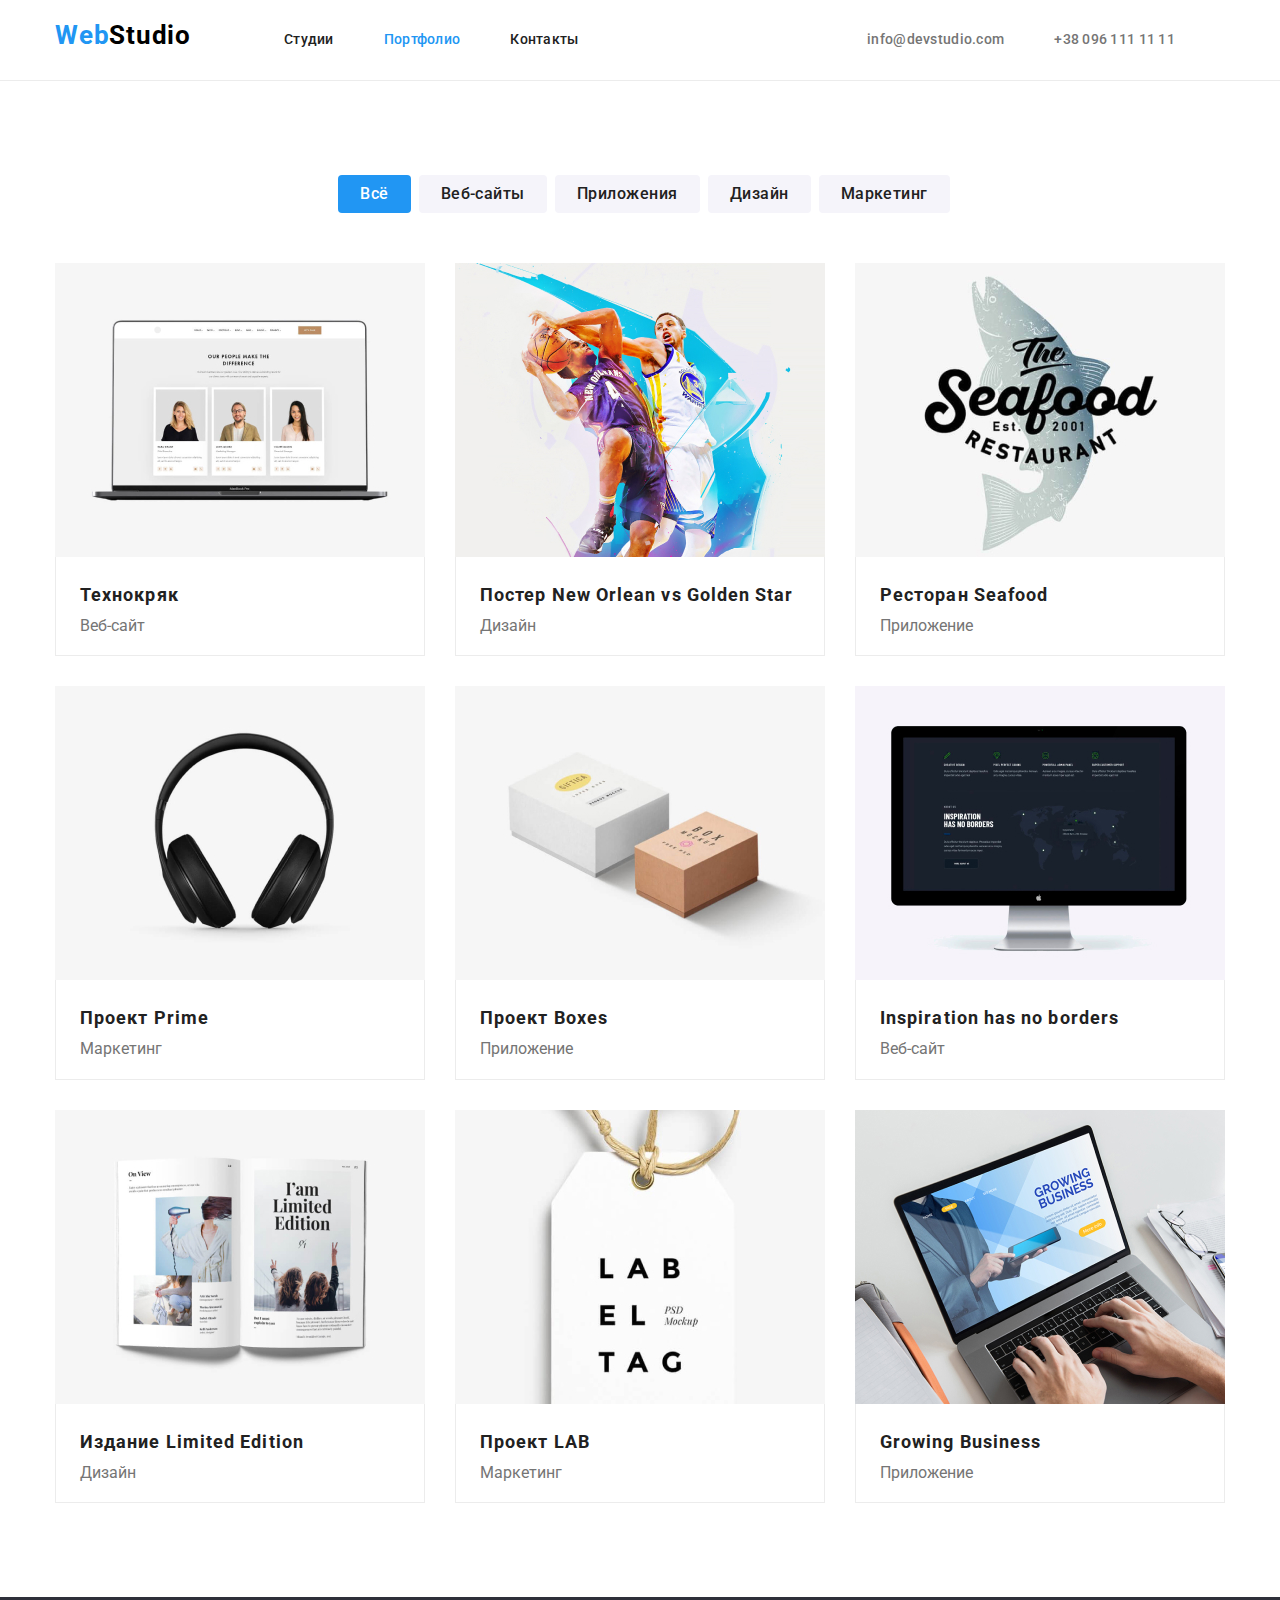
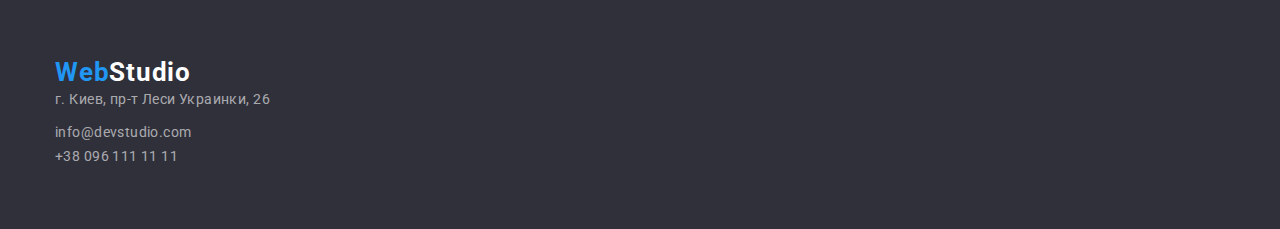
==== portfolio.html @ 5b07ab44 "ind" ====
<!DOCTYPE html>
<html lang="ru">

<head>
    <meta charset="UTF-8">
    <meta http-equiv="X-UA-Compatible" content="IE=edge">
    <meta name="viewport" content="width=device-width, initial-scale=1.0">
    <title>Document</title>

   
    <link rel="preconnect" href="https://fonts.gstatic.com" crossorigin>
    <link
        href="https://fonts.googleapis.com/css2?family=Raleway:wght@700&family=Roboto:wght@400;500;700;900&display=swap"
        rel="stylesheet">
    <link rel="stylesheet" href="https://cdn.jsdelivr.net/npm/modern-normalize@1.1.0/modern-normalize.min.css" />
    <link rel="stylesheet" href="./css/styles.css">
</head>



<body>
    <!--header -->
    <header class="header-border">
    
        <div class="container header-container">
            <a class="title-name link" href="./index.html"> Web<span class="studio-black">Studio</span> </a>
            <nav>
                <ul class="header-options list">
        
                    <li class="header-options-text"><a class="header-options-item link" href="./index.html"> Студии</a>
                    </li>
                    <li class="header-options-text"><a class="header-options-item link current" href="./portfolio.html"> Портфолио</a>
                    </li>
                    <li class="header-options-text"><a class="header-options-item link" href=""> Контакты</a></li>
                </ul>
            </nav>
        
            <ul class="header-options list header-group">
                <li class="header-options-text"><a class="header-options-tel link"
                        href="mailto:info@devstudio.com">info@devstudio.com</a></li>
                <li class="header-options-text"><a class="header-options-tel link" href="tel:+380961111111">+38 096 111 11
                        11</a></li>
            </ul>            
        </div>
        
    </header>

    <!-- main-->
    <main>
        <section class="section">
            <div class="container">  
            <ul class="work-list list">
        <li class="btn-portfolio-class"><button class="btn-portfolio current-btn" type="button">Всё</button></li>
        <li class="btn-portfolio-class"><button class="btn-portfolio" type="button">Веб-сайты</button></li>
        <li class="btn-portfolio-class"><button class="btn-portfolio" type="button">Приложения</button></li>
        <li class="btn-portfolio-class"><button class="btn-portfolio" type="button">Дизайн</button></li>
        <li class="btn-portfolio-class"><button class="btn-portfolio" type="button">Маркетинг</button></li>
        </ul>
         
            <ul class=" work-pic list">
<li class="projects-group" ><img class="projects link" src="./images/img-1.jpg" alt="Технокряк" width="270">
    <div class="projects-text"> <h3 class="projects-head">Технокряк</h3>
    <p class="project-kind">Веб-сайт</p></div>
</li>

<li class="projects-group"><img class="projects link" src="./images/img-2.jpg" alt="Постер" width="270">
    <div class="projects-text"><h3 class="projects-head">Постер New Orlean vs Golden Star</h3>
    <p class="project-kind">Дизайн</p></div>
</li>

<li class="projects-group"><img class="projects link" src="./images/img-3.jpg" alt="Ресторан" width="270">
    <div class="projects-text"><h3 class="projects-head">Ресторан Seafood</h3>
    <p class="project-kind">Приложение</p></div>
</li>


<li class="projects-group"><img class="projects link" src="./images/img-4.jpg" alt="Проект" width="270">
    <div class="projects-text"><h3 class="projects-head">Проект Prime</h3>
    <p class="project-kind">Маркетинг</p></div>
</li>
<li class="projects-group"><img class="link projects" src="./images/img-5.jpg" alt="Boxes" width="270">
    <div class="projects-text"><h3 class="projects-head">Проект Boxes</h3>
    <p class="project-kind">Приложение</p></div>
</li>

<li class="projects-group"><img class="projects link" src="./images/img-6.jpg" alt="Inspiration has no borders" width="270">
    <div class="projects-text"><h3 class="projects-head" lang="en"> Inspiration has no borders</h3>
    <p class="project-kind" >Веб-сайт</p></div>
</li>

<li class="projects-group"><img class="projects link" src="./images/img-7.jpg" alt="Издание Limited Edition" width="270">
    <div class="projects-text"><h3 class="projects-head">Издание Limited Edition</h3>
    <p class="project-kind">Дизайн</p></div>
</li>
<li class="projects-group"><img class="projects link" src="./images/img-8.jpg" alt="LAB" width="270">
    <div class="projects-text"><h3 class="projects-head">Проект LAB</h3>
    <p class="project-kind">Маркетинг</p></div></li>

<li class="projects-group"><img class="projects link" src="./images/img-9.jpg" alt="Growing Business" width="270">
    <div class="projects-text"><h3 class="projects-head" lang="en">Growing Business</h3>
    <p class="project-kind" >Приложение</p></div>
</li>

            </ul>
            </div>
        </section>
    </main>
        <!--footer-->
        <footer class="footer-bcg">
            <div class="container" >
            <a class="footer-name link" href="index.html"> Web<span class="studio-white">Studio</span></a>
        
            <address>
                <ul class="list">
                    <li class="footer-grey link">г. Киев, пр-т Леси Украинки, 26</li>
                    <li><a class="footer-grey link" href="mailto:info@devstudio.com">info@devstudio.com</a></li>
                    <li><a class="footer-grey link" href="tel:+380961111111">+38 096 111 11 11</a></li>
                </ul>
            </address></div>
        </footer>
    </body>
    
    </html>
---- css/styles.css ----
body{
    font-family: roboto, sans-serif ;
    font-style: normal;
    color: #212121;

    
    display:block;
    margin: 0;
}

*
{ box-sizing: border-box;}

h1,h2,h3,p{margin: 0;}


.link{
    text-decoration: none;
}
.list{
    list-style: none;
    margin: 0;
    padding: 0;
}
.studio-black{color: #000000;}
.studio-white{color: #FFFFFF;}

.header-list{
    display: flex;

}

.container{
width: 1200px;
padding-left: 15px;
padding-right: 15px;
margin-left: auto;
margin-right: auto;

}
.header-container{
    display: flex;
    
}
.header-border{
    border-bottom: 1px solid #ececec;
    
}


.wedo{
   
    font-weight: 700;
    font-size: 36px;
    line-height: 1.17;
    text-align: center;
    letter-spacing: 0.03em;
    margin-bottom: 50px;
    color: #212121;
    margin-right: 20px;

    
}
.wedo-team{
    font-weight: 700;
    font-size: 36px;
    line-height: 1.17;
    text-align: center;
    letter-spacing: 0.03em;
    margin-bottom: 50px;
    color: #212121 margin-right: 20px;
}
.wedo-list{
    display:flex;
    margin-right: 50px;
}

.wedo-head{

font-weight: 700;
font-size: 14px;
line-height: 1.14;
letter-spacing: 0.03em;
text-transform: uppercase;



margin-bottom: 5px;

color: #212121;
}
.wedo-text{
    
    font-weight: 400;
    font-size: 14px;
    line-height: 1.71;
    letter-spacing: 0.03em;
    
    color: #757575;
    margin-right: 20px;
    ;

}

.wedo-img{
    margin: -15px;
    width: 355px;
}
.wedo-pic{
    margin: 15px;
}

.wedo-pics{
    padding-bottom: 94px;
}


.title-name{
font-weight: 700;
font-size: 26px;
line-height: 1.19;
letter-spacing: 0.03em;

margin-bottom: 20px;
margin-top: 20px;

color: #2196F3;
margin-right: 93px;

}

.footer-name{
    font-weight: 700;
    font-size: 26px;
    line-height: 1.19;
    letter-spacing: 0.03em;
    margin-top: 20px;
    margin-bottom: 20px;
  
    
    color: #2196F3;
    margin-right: 200px;
    margin-left: 0px;
}

.header-options{
 display: flex;
 margin-left: auto;

}
    
.header-options-item{
 font-weight: 500;
    font-size: 14px;
    line-height: 1.14;
    letter-spacing: 0.02em;
    color: #212121;

 padding: 32px 0;
 display: block;
 
 }

.header-options-tel{

font-weight: 500;
font-size: 14px;
line-height: 1.14;
letter-spacing: 0.02em;
    color: #757575; 
    
    padding: 32px 0px;
    display: block;
}
.header-options-text{
margin-right: 50px;
}

.header-options-item:hover,
.header-options-item:focus,
.header-options-tel:hover,
.header-options-tel:focus,
.footer-white:hover,
.footer-grey:hover,
.footer-white:focus,
.footer-grey:hover{
color:#2196F3;
}

.btn-portfolio:hover,
.btn-portfolio:focus
{
    background-color: #2196F3;
color: #ffffff;}

.main-text{
 
 
font-size: 44px;
line-height: 1.36;
text-align: center;
letter-spacing: 0.06em;
text-transform: uppercase;

color: #FFFFFF;
font-weight: 700px;
max-width: 700px;
 margin: 0 auto;
}
.main-btn{

    font-weight: 700;
    font-size: 16px;
    line-height: 1.88;
    
    letter-spacing: 0.06em;
    
    color: #FFFFFF;
    background-color: #2196F3;
    text-align: center;
    border-radius: 4px;
    

}
.main-bcg {
    background-color: #2F303A;
    text-align: center;
    padding:  200px 0;
   
    
}

.staff-list{
    display:flex;
    margin: -15px;
    
    
}

.staff-name{

font-weight: 500;
font-size: 16px;
line-height: 1.19;
text-align: center;
letter-spacing: 0.03em;
color: #212121;
margin-bottom: 10px;

}

.staff-position{

font-weight: 400;
font-size: 16px;
line-height: 1.19;
text-align: center;
letter-spacing: 0.03em;

color: #757575;

}
.staff-bcg{
    background-color: #F5F4FA;  
    padding: 94px 0; 
}

.staff-text{
    padding-top: 30px;
    padding-bottom: 30px;
}

.staff-group{
    border: 1px solid #DCDBE1;
    margin: 15px;
    background-color: #FFFFFF;
    border-radius:0px 0px 4px 4px;
    box-shadow: 0px 1px 3px rgba(0, 0, 0, 0.12),
    0px 1px 1px rgba(0, 0, 0, 0.14),
    0px 2px 1px rgba(0, 0, 0, 0.2);
}

.projects {
width: 370px;
display: block;

}
.footer-white{

font-weight: 400;
font-size: 14px;
line-height: 1.71;
letter-spacing: 0.03em;
background-color: #2F303A;

color: #FFFFFF;
}
.footer-grey{

font-weight: 400;
font-size: 14px;
line-height: 1.71;
background-color: #2F303A;
letter-spacing: 0.03em;
font-style: normal;
margin-bottom: 9px;

color: rgba(255, 255, 255, 0.6);
    }

.footer-bcg{
    background-color: #2F303A;
  padding: 60px 0;
      
}
.btn{
    font-weight: 700;
    font-size: 16px;
    line-height: 1.88;
    
    letter-spacing: 0.06em;
    background-color: #2196F3;
    color: #FFFFFF;
    padding: 10px 32px;
    margin-top: 20px;
  
    border: none;
}

.btn-portfolio {
    font-family: 'Roboto';
    font-style: normal;
    font-weight: 500;
    font-size: 16px;
    line-height: 1.62;
    padding: 6px 22px;
    letter-spacing: 0.03em;
    color: #212121; 
    
    border: none;
    background-color: #F5F4FA;
    border-radius: 4px;
   
}

.btn-portfolio-class{
   margin-left:8px; 
}

.current{
color: #2196F3;}

.current-btn{
background-color: #2196F3;
color: #FFFFFF;

}
.staff{
    font-weight: 700;
    font-size: 36px;
    line-height: 1.17;
    text-align: center;
    letter-spacing: 0.03em;
    
    color: #212121;
}

.work-list{
    display:flex;
   
    margin-bottom: 50px;
   justify-content: center;
}
.work-pic{
    display:flex;
    margin: -15px;
    flex-wrap: wrap;
}
.project-kind{
    color: #757575;
  
}
.projects-group{
width: calc(100% / 3 - 30px);
margin: 15px;
}
.projects-text{
    padding: 20px 24px;
    border: 1px solid #ececec;
    border-top: none;
}

.projects-head{
    font-family: 'Roboto';
    font-style: normal;
    font-weight: 700;
    font-size: 18px;
    line-height: 36px;
  margin-bottom: 4px;
    letter-spacing: 0.06em;
    
    color: #212121;
}
.section{
     padding: 94px 0;
}
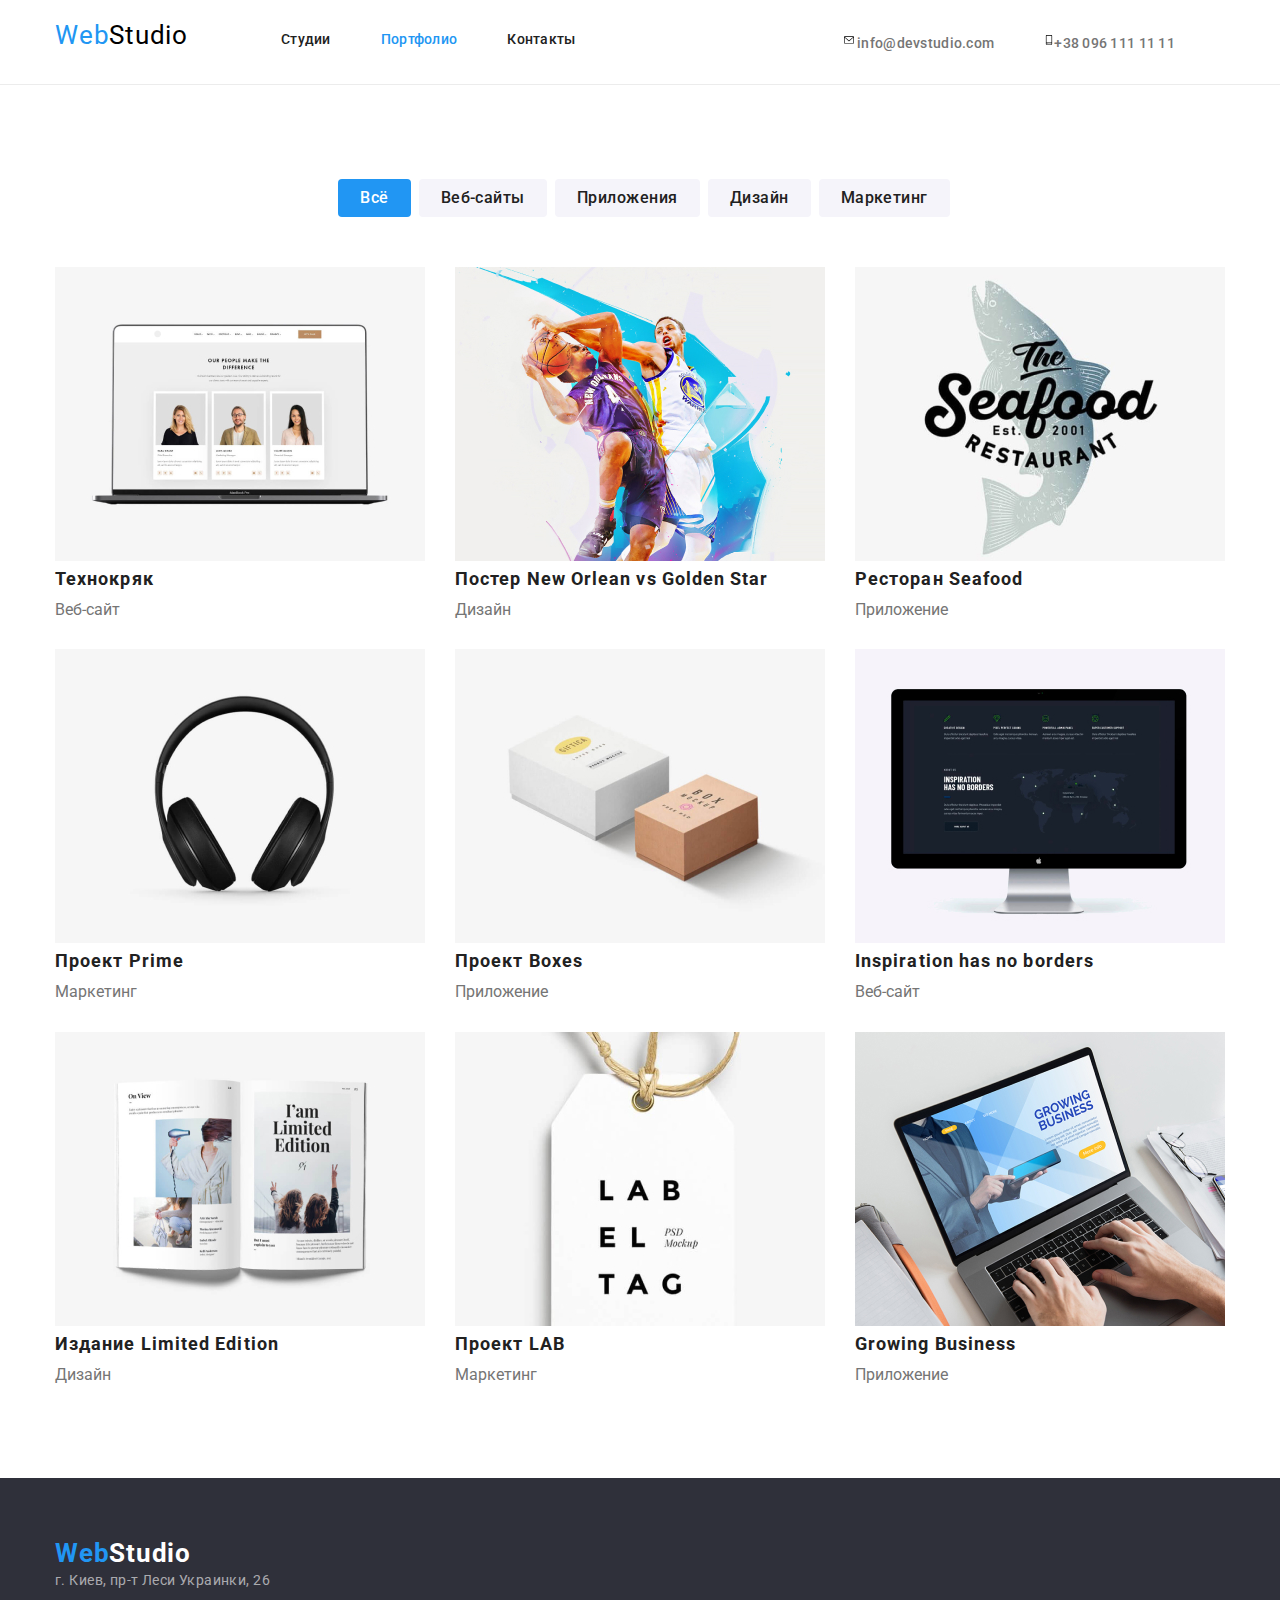
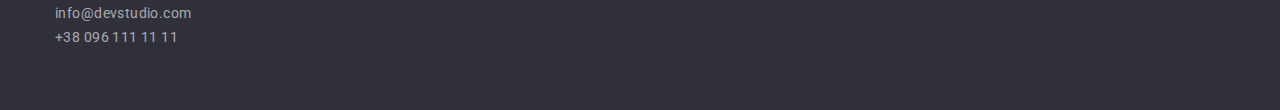
==== commit 37f33bac: "hjkl" ====
--- a/portfolio.html
+++ b/portfolio.html
@@ -36,11 +36,15 @@
             </nav>
         
             <ul class="header-options list header-group">
-                <li class="header-options-text"><a class="header-options-tel link"
-                        href="mailto:info@devstudio.com">info@devstudio.com</a></li>
-                <li class="header-options-text"><a class="header-options-tel link" href="tel:+380961111111">+38 096 111 11
-                        11</a></li>
-            </ul>            
+                <li class="header-options-text"><a class="header-options-tel link" href="mailto:info@devstudio.com"><svg width="10"
+                            height="16">
+                            <use href="./images/icons.svg#icon-envelope"></use>
+                        </svg> info@devstudio.com</a></li>
+                <li class="header-options-text"><a class="header-options-tel link" href="tel:+380961111111">
+                        <svg width="10" height="16">
+                            <use href="./images/icons.svg#icon-smartphone"></use>
+                        </svg>+38 096 111 11 11</a></li>
+            </ul>
         </div>
         
     </header>
--- a/css/styles.css
+++ b/css/styles.css
@@ -116,6 +116,7 @@
 
 
 .title-name{
+    Font: Raleway
 font-weight: 700;
 font-size: 26px;
 line-height: 1.19;
@@ -191,7 +192,10 @@
 .btn-portfolio:focus
 {
     background-color: #2196F3;
-color: #ffffff;}
+    color: #ffffff;
+    box-shadow: 3px 3px 3px rgba(0, 0, 0, 0.12)
+}
+
 
 .main-text{
  
@@ -214,7 +218,7 @@
     line-height: 1.88;
     
     letter-spacing: 0.06em;
-    
+     
     color: #FFFFFF;
     background-color: #2196F3;
     text-align: center;
@@ -223,7 +227,10 @@
 
 }
 .main-bcg {
-    background-color: #2F303A;
+    background-image: url(../images/Img.png) ;
+    background-size: cover;
+    max-width: 1600px;
+    background-color: rgba(47, 48, 58, 0.4);
     text-align: center;
     padding:  200px 0;
    
@@ -256,6 +263,7 @@
 line-height: 1.19;
 text-align: center;
 letter-spacing: 0.03em;
+margin-bottom: 20px;
 
 color: #757575;
 
@@ -352,7 +360,13 @@
 
 .current-btn{
 background-color: #2196F3;
-color: #FFFFFF;
+color: #FFFFFF;}
+
+.current-shadow:hover,
+.current-shadow:focus
+{ 
+    box-shadow: 0px 1px 3px rgba(0, 0, 0, 0.12),
+}
 
 }
 .staff{
@@ -384,6 +398,14 @@
 width: calc(100% / 3 - 30px);
 margin: 15px;
 }
+
+.projects-group:hover,
+.projects-group:focus{
+
+    box-shadow: 3px 3px 3px rgba(0, 0, 0, 0.12)
+}
+
+}
 .projects-text{
     padding: 20px 24px;
     border: 1px solid #ececec;
@@ -403,4 +425,35 @@
 }
 .section{
      padding: 94px 0;
+}
+
+.clients-bcg{
+
+
+}
+.clients-list{
+display: flex;
+margin: 30px;
+
+}
+
+.clients-name{
+    margin: 20px;
+}
+
+.footer-join{
+    font-family: 'Roboto';
+    font-style: normal;
+    font-weight: 700;
+    font-size: 14px;
+    line-height: 16px;
+    letter-spacing: 0.03em;
+    text-transform: uppercase;
+    
+    color: #FFFFFF;
+
+}
+
+.footer-social{
+    display: flex;
 }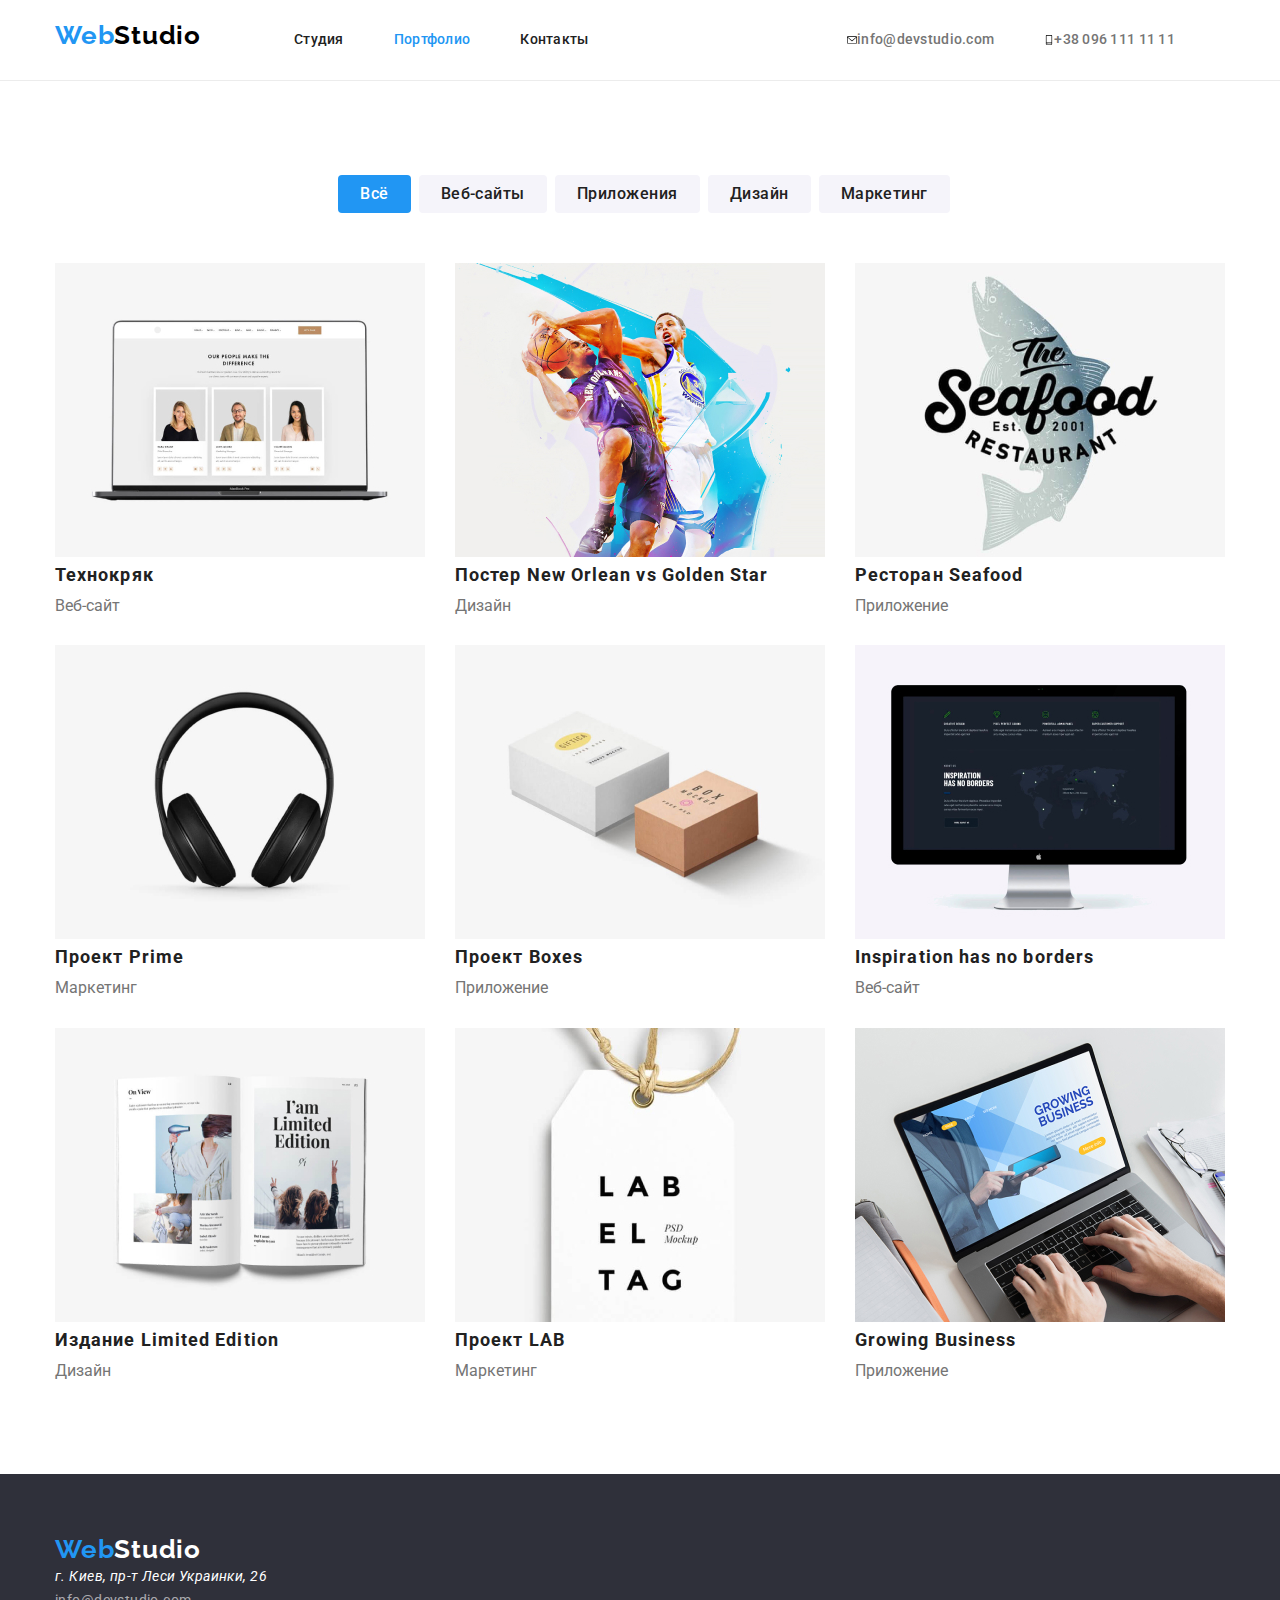
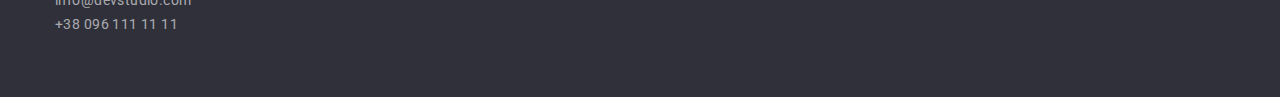
==== commit f533ac88: "cvbm" ====
--- a/portfolio.html
+++ b/portfolio.html
@@ -27,7 +27,7 @@
             <nav>
                 <ul class="header-options list">
         
-                    <li class="header-options-text"><a class="header-options-item link" href="./index.html"> Студии</a>
+                    <li class="header-options-text"><a class="header-options-item link" href="./index.html"> Студия</a>
                     </li>
                     <li class="header-options-text"><a class="header-options-item link current" href="./portfolio.html"> Портфолио</a>
                     </li>
@@ -116,11 +116,12 @@
         
             <address>
                 <ul class="list">
-                    <li class="footer-grey link">г. Киев, пр-т Леси Украинки, 26</li>
+                    <li class="footer-white link">г. Киев, пр-т Леси Украинки, 26</li>
                     <li><a class="footer-grey link" href="mailto:info@devstudio.com">info@devstudio.com</a></li>
                     <li><a class="footer-grey link" href="tel:+380961111111">+38 096 111 11 11</a></li>
                 </ul>
-            </address></div>
+            </address>
+        </div>
         </footer>
     </body>
     
--- a/css/styles.css
+++ b/css/styles.css
@@ -47,7 +47,6 @@
     
 }
 
-
 .wedo{
    
     font-weight: 700;
@@ -107,16 +106,28 @@
     width: 355px;
 }
 .wedo-pic{
-    margin: 15px;
+    margin: 15px; 
 }
 
 .wedo-pics{
     padding-bottom: 94px;
 }
-
+.wedo-icon{
+    justify-content: center;
+    align-items: center;
+    margin-left: 102px;
+    margin-bottom: 25px;
+    background-color: #F5F4FA;
+
+}
+
+.wedo-pic{
+    background-color: #F5F4FA;
+
+}
 
 .title-name{
-    Font: Raleway
+Font-family: Raleway;
 font-weight: 700;
 font-size: 26px;
 line-height: 1.19;
@@ -131,6 +142,7 @@
 }
 
 .footer-name{
+    font-family: raleway;
     font-weight: 700;
     font-size: 26px;
     line-height: 1.19;
@@ -147,7 +159,7 @@
 .header-options{
  display: flex;
  margin-left: auto;
-
+align-items: center;
 }
     
 .header-options-item{
@@ -171,7 +183,9 @@
     color: #757575; 
     
     padding: 32px 0px;
-    display: block;
+display: flex;
+margin-left: auto;
+align-items: center;
 }
 .header-options-text{
 margin-right: 50px;
@@ -186,6 +200,7 @@
 .footer-white:focus,
 .footer-grey:hover{
 color:#2196F3;
+fill: #2196F3;
 }
 
 .btn-portfolio:hover,
@@ -227,7 +242,7 @@
 
 }
 .main-bcg {
-    background-image: url(../images/Img.png) ;
+    background-image: url(../images/Img\ Overlay.png), url(../images/Img.png) ;
     background-size: cover;
     max-width: 1600px;
     background-color: rgba(47, 48, 58, 0.4);
@@ -288,6 +303,39 @@
     0px 2px 1px rgba(0, 0, 0, 0.2);
 }
 
+.staff-social{
+    display: flex;
+    justify-content: center;
+}
+.social-media-item{
+    
+   
+    
+}
+
+.social-media-item:hover .social-media-link,
+.social-media-item:focus .social-media-link{
+fill:#FFFFFF;
+background-color: #2196F3;
+}
+
+.social-media-link{
+    fill: #AFB1B8;
+    weight: 44px;
+    height: 44px;
+    display: flex;
+    align-items: center;
+    justify-content: center;
+    margin-right: 10px;
+    background-color: #ffffff;
+    border-radius: 50%;
+    
+}
+.footer-social{
+    fill: #fdfefe;
+
+}
+
 .projects {
 width: 370px;
 display: block;
@@ -300,6 +348,7 @@
 line-height: 1.71;
 letter-spacing: 0.03em;
 background-color: #2F303A;
+text-transform: none;
 
 color: #FFFFFF;
 }
@@ -312,6 +361,7 @@
 letter-spacing: 0.03em;
 font-style: normal;
 margin-bottom: 9px;
+text-transform: none;
 
 color: rgba(255, 255, 255, 0.6);
     }
@@ -427,33 +477,65 @@
      padding: 94px 0;
 }
 
-.clients-bcg{
-
 
 }
 .clients-list{
 display: flex;
-margin: 30px;
-
-}
-
-.clients-name{
+
+}
+
+.clients-icon{
+display:flex;
+width: 170px;
+height: 92px;
+border: 1px solid #AFB1B8;
+margin: 20px;
+fill: #E5E5E5;}
+
+.clients-icon-list {
+    display: flex;
+    width: 170px;
+    height: 92px;
+    border: 1px solid #AFB1B8;
     margin: 20px;
+    fill: #E5E5E5;}
+
+
+.clients-name {
+    
+    margin: 20px;
+    font-weight: 700;
+    font-size: 36px;
+    line-height: 1.17;
+    text-align: center;
+    letter-spacing: 0.03em;
+    margin-bottom: 50px;
+    color: #212121; 
+    }
 }
 
 .footer-join{
-    font-family: 'Roboto';
-    font-style: normal;
+  
     font-weight: 700;
     font-size: 14px;
     line-height: 16px;
     letter-spacing: 0.03em;
     text-transform: uppercase;
-    
     color: #FFFFFF;
 
 }
 
 .footer-social{
-    display: flex;
-}+  display: flex;
+  width: 44px;
+  height: 44px;
+  border-radius: 50%;
+  background-color: #44454e ;
+text-transform: uppercase;
+color: #FFFFFF;
+}
+
+.footer-social:hover ,
+.footer-social:focus  {
+    fill: #FFFFFF;
+    background-color: #2196F3;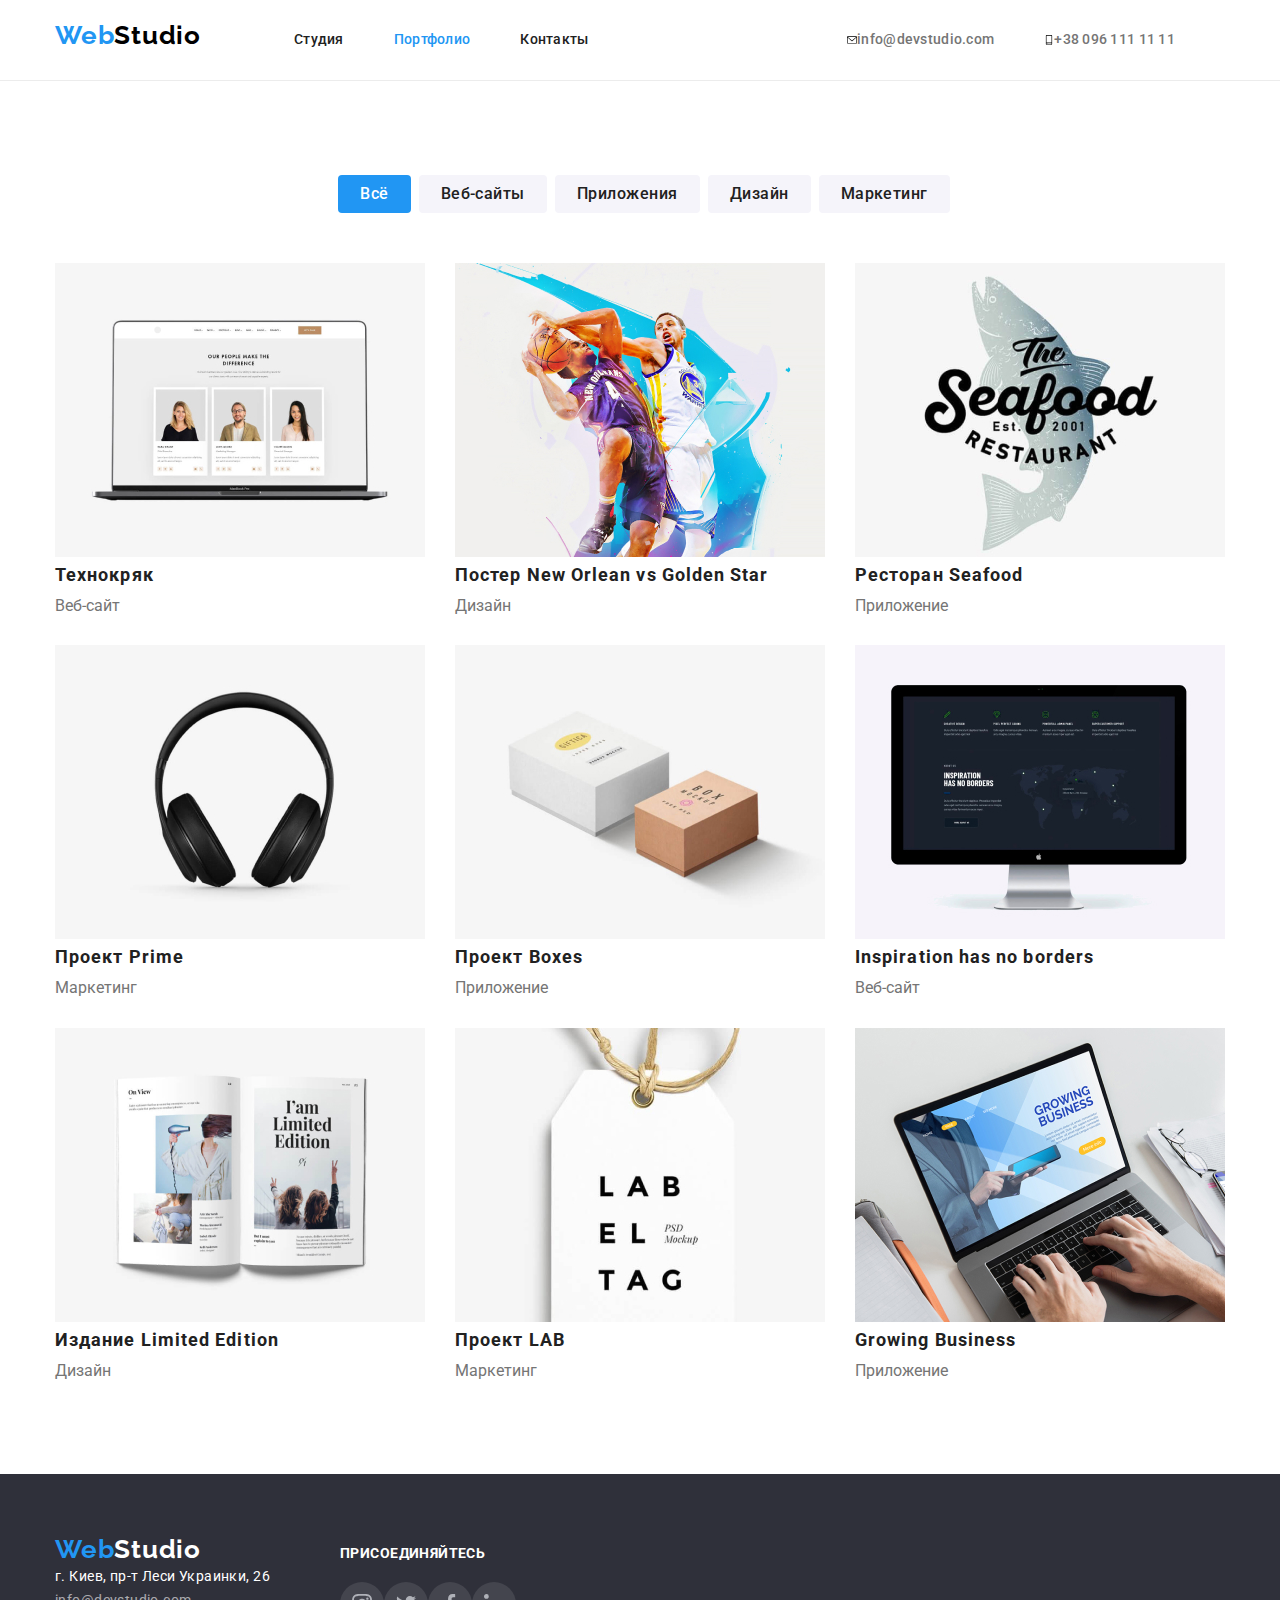
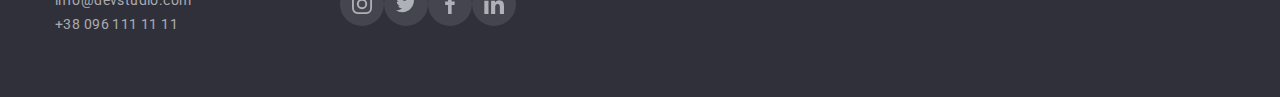
==== commit 12737ace: "port footer" ====
--- a/portfolio.html
+++ b/portfolio.html
@@ -111,17 +111,58 @@
     </main>
         <!--footer-->
         <footer class="footer-bcg">
-            <div class="container" >
-            <a class="footer-name link" href="index.html"> Web<span class="studio-white">Studio</span></a>
+            <div class="footer-container">
+                <div class="footer-list">
+                    <a class="footer-name link" href="index.html"> Web<span class="studio-white">Studio</span></a>
         
-            <address>
-                <ul class="list">
-                    <li class="footer-white link">г. Киев, пр-т Леси Украинки, 26</li>
-                    <li><a class="footer-grey link" href="mailto:info@devstudio.com">info@devstudio.com</a></li>
-                    <li><a class="footer-grey link" href="tel:+380961111111">+38 096 111 11 11</a></li>
-                </ul>
-            </address>
-        </div>
+        
+                    <ul class="list">
+                        <li class="footer-white link"><a class="footer-white link" href="https://goo.gl/maps/7HZzm9QdchbtxohQ8"
+                                target="_blank" rel="noopener nofollow noreferrer">г. Киев,
+                                пр-т Леси Украинки, 26</a></li>
+                        <li><a class="footer-grey link" href="mailto:info@devstudio.com">info@devstudio.com</a></li>
+                        <li><a class="footer-grey link" href="tel:+380961111111">+38 096 111 11 11</a></li>
+                    </ul>
+                </div>
+        
+                <div class="subscribe">
+                    <p class="subscribe-title">присоединяйтесь</p>
+                    <ul class="social-media list">
+                        <li class="social-media-item">
+                            <a class="social-media-link link" href="" target="_blank" rel="noopener noreferer"
+                                aria-label="instagram">
+                                <svg class="social-media-icon" width="20" height="20">
+                                    <use href="./images/icons.svg#icon-instagram"></use>
+                                </svg>
+                            </a>
+                        </li>
+                        <li class="social-media-item">
+                            <a class="social-media-link link" href="" target="_blank" rel="noopener noreferer"
+                                aria-label="instagram">
+                                <svg class="social-media-icon" width="20" height="20">
+                                    <use href="./images/icons.svg#icon-twitter"></use>
+                                </svg>
+                            </a>
+                        </li>
+                        <li class="social-media-item">
+                            <a class="social-media-link link" href="" target="_blank" rel="noopener noreferer"
+                                aria-label="instagram">
+                                <svg class="social-media-icon" width="20" height="20">
+                                    <use href="./images/icons.svg#icon-facebook"></use>
+                                </svg>
+                            </a>
+                        </li>
+                        <li class="social-media-item">
+                            <a class="social-media-link link" href="" target="_blank" rel="noopener noreferer"
+                                aria-label="instagram">
+                                <svg class="social-media-icon" width="20" height="20">
+                                    <use href="./images/icons.svg#icon-linkedin"></use>
+                                </svg>
+                            </a>
+                        </li>
+                    </ul>
+                </div>
+            </div>
         </footer>
     </body>
     
--- a/css/styles.css
+++ b/css/styles.css
@@ -36,8 +36,18 @@
 padding-right: 15px;
 margin-left: auto;
 margin-right: auto;
-
-}
+}
+
+.footer-container{
+    width: 1200px;
+    padding-left: 15px;
+    padding-right: 15px;
+    margin-left: auto;
+    margin-right: auto;
+    display: flex;
+    align-items: baseline;
+}
+
 .header-container{
     display: flex;
     
@@ -111,8 +121,10 @@
 
 .wedo-pics{
     padding-bottom: 94px;
+    
 }
 .wedo-icon{
+    display: flex;
     justify-content: center;
     align-items: center;
     margin-left: 102px;
@@ -152,7 +164,7 @@
   
     
     color: #2196F3;
-    margin-right: 200px;
+    
     margin-left: 0px;
 }
 
@@ -307,10 +319,14 @@
     display: flex;
     justify-content: center;
 }
+.social-media{
+    display: flex;
+   justify-content: center ;
+    
+}
 .social-media-item{
-    
-   
-    
+    width: 44px;
+    height: 44px;
 }
 
 .social-media-item:hover .social-media-link,
@@ -321,15 +337,16 @@
 
 .social-media-link{
     fill: #AFB1B8;
-    weight: 44px;
-    height: 44px;
-    display: flex;
+    display: flex;
+    width: 100%;
+    height: 100%;
+    border-radius: 50%;
     align-items: center;
     justify-content: center;
-    margin-right: 10px;
-    background-color: #ffffff;
-    border-radius: 50%;
-    
+    
+}
+.social-media-icon{
+    fill: #AFB1B8;
 }
 .footer-social{
     fill: #fdfefe;
@@ -366,9 +383,13 @@
 color: rgba(255, 255, 255, 0.6);
     }
 
+    .footer-list{
+  margin-right: 70px;
+    }
 .footer-bcg{
     background-color: #2F303A;
   padding: 60px 0;
+  display: flex;
       
 }
 .btn{
@@ -477,12 +498,20 @@
      padding: 94px 0;
 }
 
-
-}
+.clients-link:hover,
+.clients-link:focus{
+    color: #2196F3;
+    border-color: #2196F3;
+}
+
 .clients-list{
 display: flex;
 
 }
+
+.clients-item {
+    width: 170px;
+    height: 92px;}
 
 .clients-icon{
 display:flex;
@@ -512,30 +541,80 @@
     margin-bottom: 50px;
     color: #212121; 
     }
-}
+.clients-list {
+    display: flex;
+    justify-content: center;
 
 .footer-join{
+   margin-left: 70px;}
   
-    font-weight: 700;
-    font-size: 14px;
-    line-height: 16px;
-    letter-spacing: 0.03em;
-    text-transform: uppercase;
-    color: #FFFFFF;
+}
+
+.footer .container{
+  
+  display: flex;
+}
+
+.footer-join-item{
+margin-top: 12px;
+margin-bottom: 20px;
+
+font-weight: 700;
+font-size: 14px;
+line-height: 1.14;
+letter-spacing: 0.03em;
+text-transform: uppercase;
+color: #ffffff ;
 
 }
 
 .footer-social{
-  display: flex;
-  width: 44px;
-  height: 44px;
-  border-radius: 50%;
-  background-color: #44454e ;
-text-transform: uppercase;
-color: #FFFFFF;
+display: flex;
+justify-content: center;
 }
 
 .footer-social:hover ,
 .footer-social:focus  {
     fill: #FFFFFF;
-    background-color: #2196F3;+    background-color: #2196F3;}
+
+
+.subscribe-title{
+margin-top: 12px;
+margin-bottom: 20px;
+
+font-weight: 700;
+font-size: 14px;
+line-height: 1.14;
+letter-spacing: 0.03em;
+text-transform: uppercase;
+color:#fff;
+}
+}
+.social-media{
+display: flex;
+justify-content: center;
+}
+.social-media-item{
+width: 44px;
+height: 44px;
+}
+.social-media-link{
+display: flex;
+width: 100%;
+height: 100%;
+border-radius: 50%;
+align-items: center;
+justify-content: center;
+color: #ffffff;
+background: rgba(255, 255, 255, 0.1);;
+
+}
+.social-media-icon{
+fill: #AFB1B8;
+
+}
+.social-media-link:focus .social-media-icon,
+.social-media-link:hover .social-media-icon {
+    fill: #FFFFFF;
+   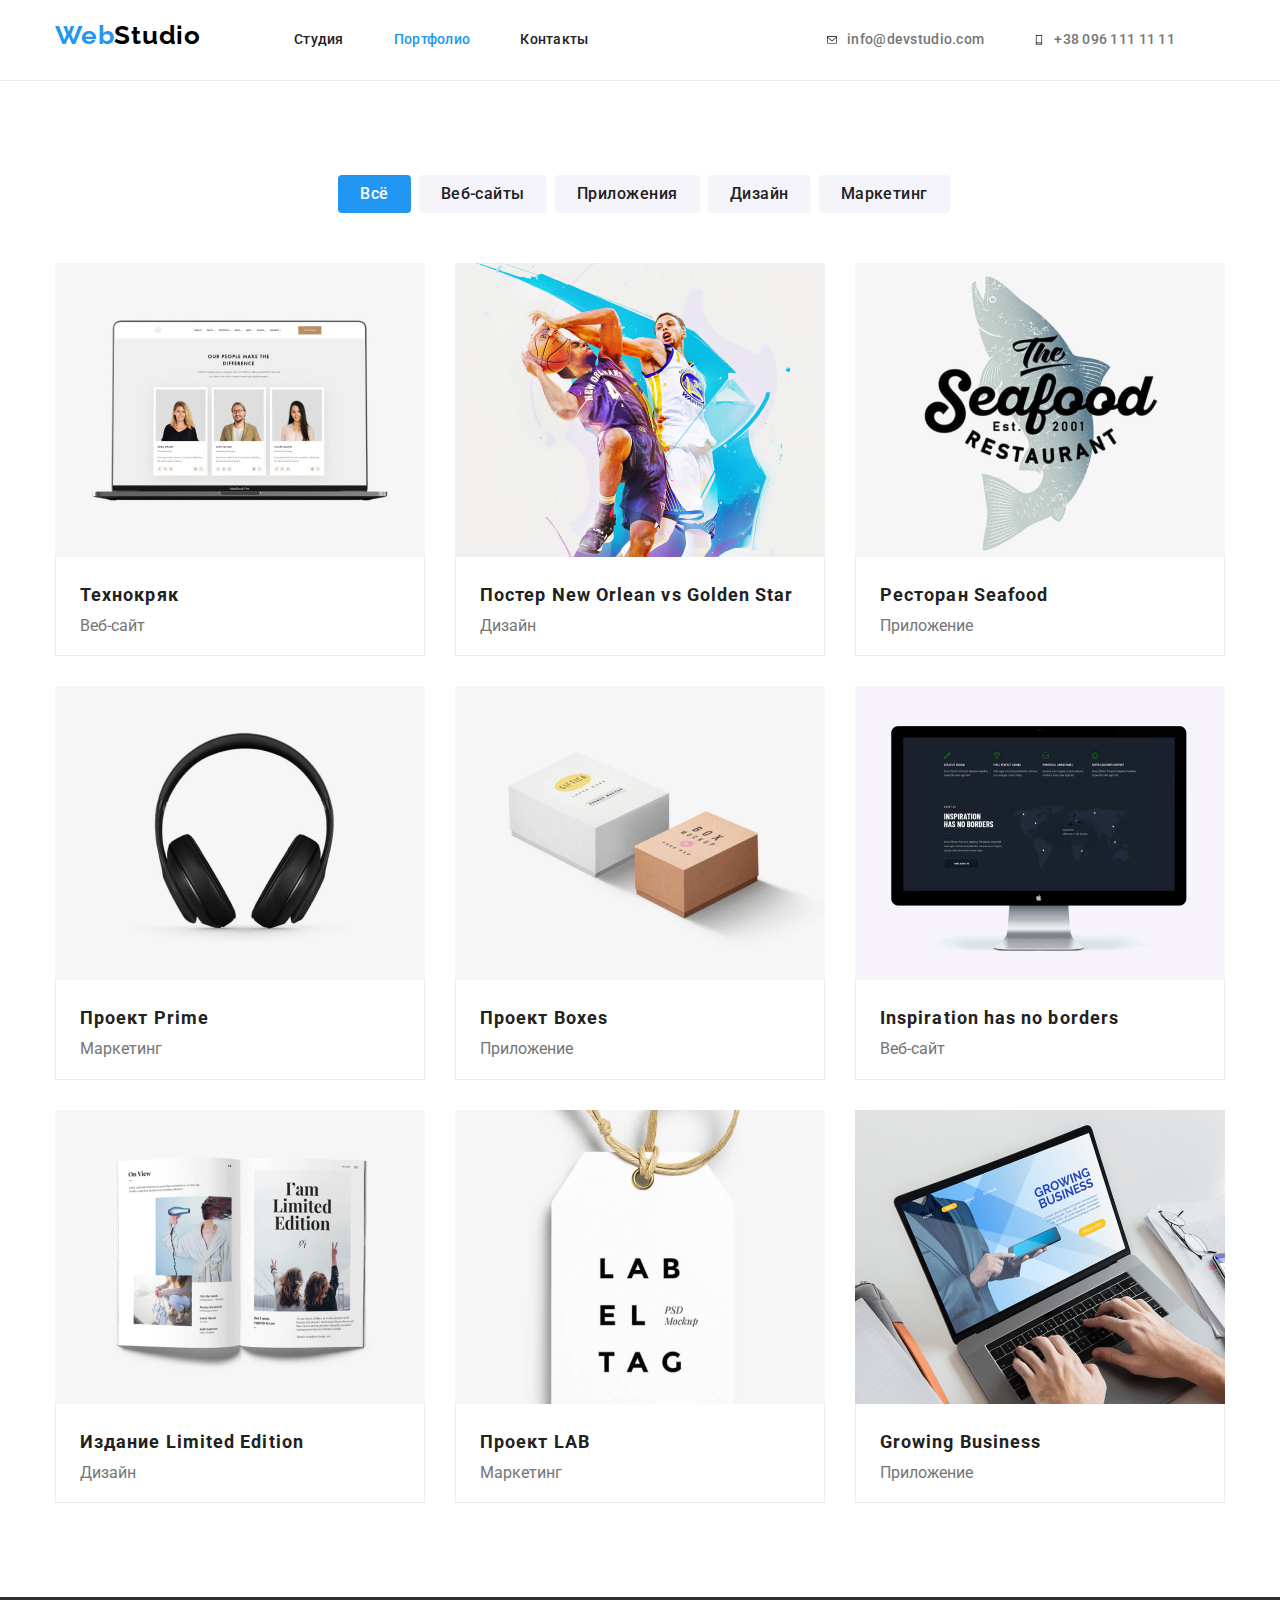
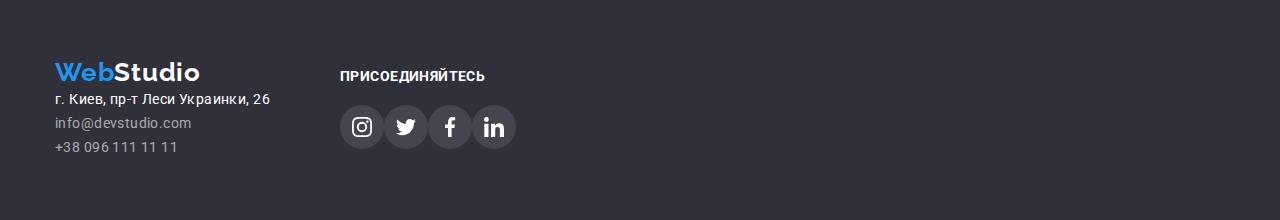
==== commit 0300f4f1: "ment" ====
--- a/portfolio.html
+++ b/portfolio.html
@@ -36,12 +36,12 @@
             </nav>
         
             <ul class="header-options list header-group">
-                <li class="header-options-text"><a class="header-options-tel link" href="mailto:info@devstudio.com"><svg width="10"
+                <li class="header-options-text"><a class="header-options-tel link" href="mailto:info@devstudio.com"><svg class="header-icon" width="10"
                             height="16">
                             <use href="./images/icons.svg#icon-envelope"></use>
                         </svg> info@devstudio.com</a></li>
                 <li class="header-options-text"><a class="header-options-tel link" href="tel:+380961111111">
-                        <svg width="10" height="16">
+                        <svg class="header-icon" width="10" height="16">
                             <use href="./images/icons.svg#icon-smartphone"></use>
                         </svg>+38 096 111 11 11</a></li>
             </ul>
@@ -129,40 +129,36 @@
                     <p class="subscribe-title">присоединяйтесь</p>
                     <ul class="social-media list">
                         <li class="social-media-item">
-                            <a class="social-media-link link" href="" target="_blank" rel="noopener noreferer"
-                                aria-label="instagram">
-                                <svg class="social-media-icon" width="20" height="20">
+                            <a class="social-media-link link" href="" target="_blank" rel="noopener noreferer" aria-label="instagram">
+                                <svg class="social-media-icon-footer" width="20" height="20">
                                     <use href="./images/icons.svg#icon-instagram"></use>
                                 </svg>
                             </a>
                         </li>
                         <li class="social-media-item">
-                            <a class="social-media-link link" href="" target="_blank" rel="noopener noreferer"
-                                aria-label="instagram">
-                                <svg class="social-media-icon" width="20" height="20">
+                            <a class="social-media-link link" href="" target="_blank" rel="noopener noreferer" aria-label="instagram">
+                                <svg class="social-media-icon-footer" width="20" height="20">
                                     <use href="./images/icons.svg#icon-twitter"></use>
                                 </svg>
                             </a>
                         </li>
                         <li class="social-media-item">
-                            <a class="social-media-link link" href="" target="_blank" rel="noopener noreferer"
-                                aria-label="instagram">
-                                <svg class="social-media-icon" width="20" height="20">
+                            <a class="social-media-link link" href="" target="_blank" rel="noopener noreferer" aria-label="instagram">
+                                <svg class="social-media-icon-footer" width="20" height="20">
                                     <use href="./images/icons.svg#icon-facebook"></use>
                                 </svg>
                             </a>
                         </li>
                         <li class="social-media-item">
-                            <a class="social-media-link link" href="" target="_blank" rel="noopener noreferer"
-                                aria-label="instagram">
-                                <svg class="social-media-icon" width="20" height="20">
+                            <a class="social-media-link link" href="" target="_blank" rel="noopener noreferer" aria-label="instagram">
+                                <svg class="social-media-icon-footer" width="20" height="20">
                                     <use href="./images/icons.svg#icon-linkedin"></use>
                                 </svg>
                             </a>
                         </li>
                     </ul>
                 </div>
-            </div>
+                </div>
         </footer>
     </body>
     
--- a/css/styles.css
+++ b/css/styles.css
@@ -77,8 +77,10 @@
     text-align: center;
     letter-spacing: 0.03em;
     margin-bottom: 50px;
-    color: #212121 margin-right: 20px;
-}
+    color: #212121; 
+    margin-right: 20px;
+}
+
 .wedo-list{
     display:flex;
     margin-right: 50px;
@@ -91,8 +93,7 @@
 line-height: 1.14;
 letter-spacing: 0.03em;
 text-transform: uppercase;
-
-
+margin-top: 20px;
 
 margin-bottom: 5px;
 
@@ -115,9 +116,7 @@
     margin: -15px;
     width: 355px;
 }
-.wedo-pic{
-    margin: 15px; 
-}
+
 
 .wedo-pics{
     padding-bottom: 94px;
@@ -127,15 +126,21 @@
     display: flex;
     justify-content: center;
     align-items: center;
-    margin-left: 102px;
-    margin-bottom: 25px;
     background-color: #F5F4FA;
 
 }
 
 .wedo-pic{
     background-color: #F5F4FA;
-
+height: 120px;
+display: flex;
+justify-content: center;
+align-items: center;
+
+}
+
+.wedo-pic:not(:last-child){
+margin-right: 30px;
 }
 
 .title-name{
@@ -144,10 +149,8 @@
 font-size: 26px;
 line-height: 1.19;
 letter-spacing: 0.03em;
-
 margin-bottom: 20px;
 margin-top: 20px;
-
 color: #2196F3;
 margin-right: 93px;
 
@@ -161,8 +164,6 @@
     letter-spacing: 0.03em;
     margin-top: 20px;
     margin-bottom: 20px;
-  
-    
     color: #2196F3;
     
     margin-left: 0px;
@@ -201,6 +202,10 @@
 }
 .header-options-text{
 margin-right: 50px;
+}
+
+.header-icon{
+    margin-right: 10px;
 }
 
 .header-options-item:hover,
@@ -327,6 +332,7 @@
 .social-media-item{
     width: 44px;
     height: 44px;
+    margin-bottom: 10px;
 }
 
 .social-media-item:hover .social-media-link,
@@ -335,7 +341,7 @@
 background-color: #2196F3;
 }
 
-.social-media-link{
+.social-media-link:not(:last-child){
     fill: #AFB1B8;
     display: flex;
     width: 100%;
@@ -343,11 +349,10 @@
     border-radius: 50%;
     align-items: center;
     justify-content: center;
-    
-}
-.social-media-icon{
-    fill: #AFB1B8;
-}
+    margin-right: 10px;
+}
+
+
 .footer-social{
     fill: #fdfefe;
 
@@ -385,6 +390,7 @@
 
     .footer-list{
   margin-right: 70px;
+  
     }
 .footer-bcg{
     background-color: #2F303A;
@@ -476,7 +482,7 @@
     box-shadow: 3px 3px 3px rgba(0, 0, 0, 0.12)
 }
 
-}
+
 .projects-text{
     padding: 20px 24px;
     border: 1px solid #ececec;
@@ -497,10 +503,17 @@
 .section{
      padding: 94px 0;
 }
-
-.clients-link:hover,
-.clients-link:focus{
-    color: #2196F3;
+.clients-link{
+    width: 100%;
+    height: 100%;
+    display: flex;
+    justify-content: center;
+    align-items: center;
+}
+
+.clients-icon:hover,
+.clients-icon:focus{
+    fill: #2196F3;
     border-color: #2196F3;
 }
 
@@ -510,15 +523,17 @@
 }
 
 .clients-item {
-    width: 170px;
-    height: 92px;}
+    
+    height: 92px;
+    width: calc(100% / 6 - 30px);
+}
 
 .clients-icon{
 display:flex;
-width: 170px;
-height: 92px;
+width: 106px;
+height: 60px;
 border: 1px solid #AFB1B8;
-margin: 20px;
+
 fill: #E5E5E5;}
 
 .clients-icon-list {
@@ -532,7 +547,7 @@
 
 .clients-name {
     
-    margin: 20px;
+
     font-weight: 700;
     font-size: 36px;
     line-height: 1.17;
@@ -543,13 +558,16 @@
     }
 .clients-list {
     display: flex;
-    justify-content: center;
+    justify-content: center;}
 
 .footer-join{
    margin-left: 70px;}
   
-}
-
+
+.clients-bcg{
+padding: 94px 0;
+
+}
 .footer .container{
   
   display: flex;
@@ -589,7 +607,7 @@
 letter-spacing: 0.03em;
 text-transform: uppercase;
 color:#fff;
-}
+
 }
 .social-media{
 display: flex;
@@ -598,6 +616,10 @@
 .social-media-item{
 width: 44px;
 height: 44px;
+margin-bottom: 10px;}
+
+.social-media-item:not(:last-child) { 
+    margin-bottom: 10px;
 }
 .social-media-link{
 display: flex;
@@ -607,14 +629,21 @@
 align-items: center;
 justify-content: center;
 color: #ffffff;
-background: rgba(255, 255, 255, 0.1);;
+background: rgba(255, 255, 255, 0.1);
+
 
 }
 .social-media-icon{
 fill: #AFB1B8;
-
-}
+padding-right: 20px;}
+
+
+.social-media-icon-footer{
+fill: #ffffff;
+
+}
+
 .social-media-link:focus .social-media-icon,
 .social-media-link:hover .social-media-icon {
-    fill: #FFFFFF;
+    fill: #FFFFFF;}
    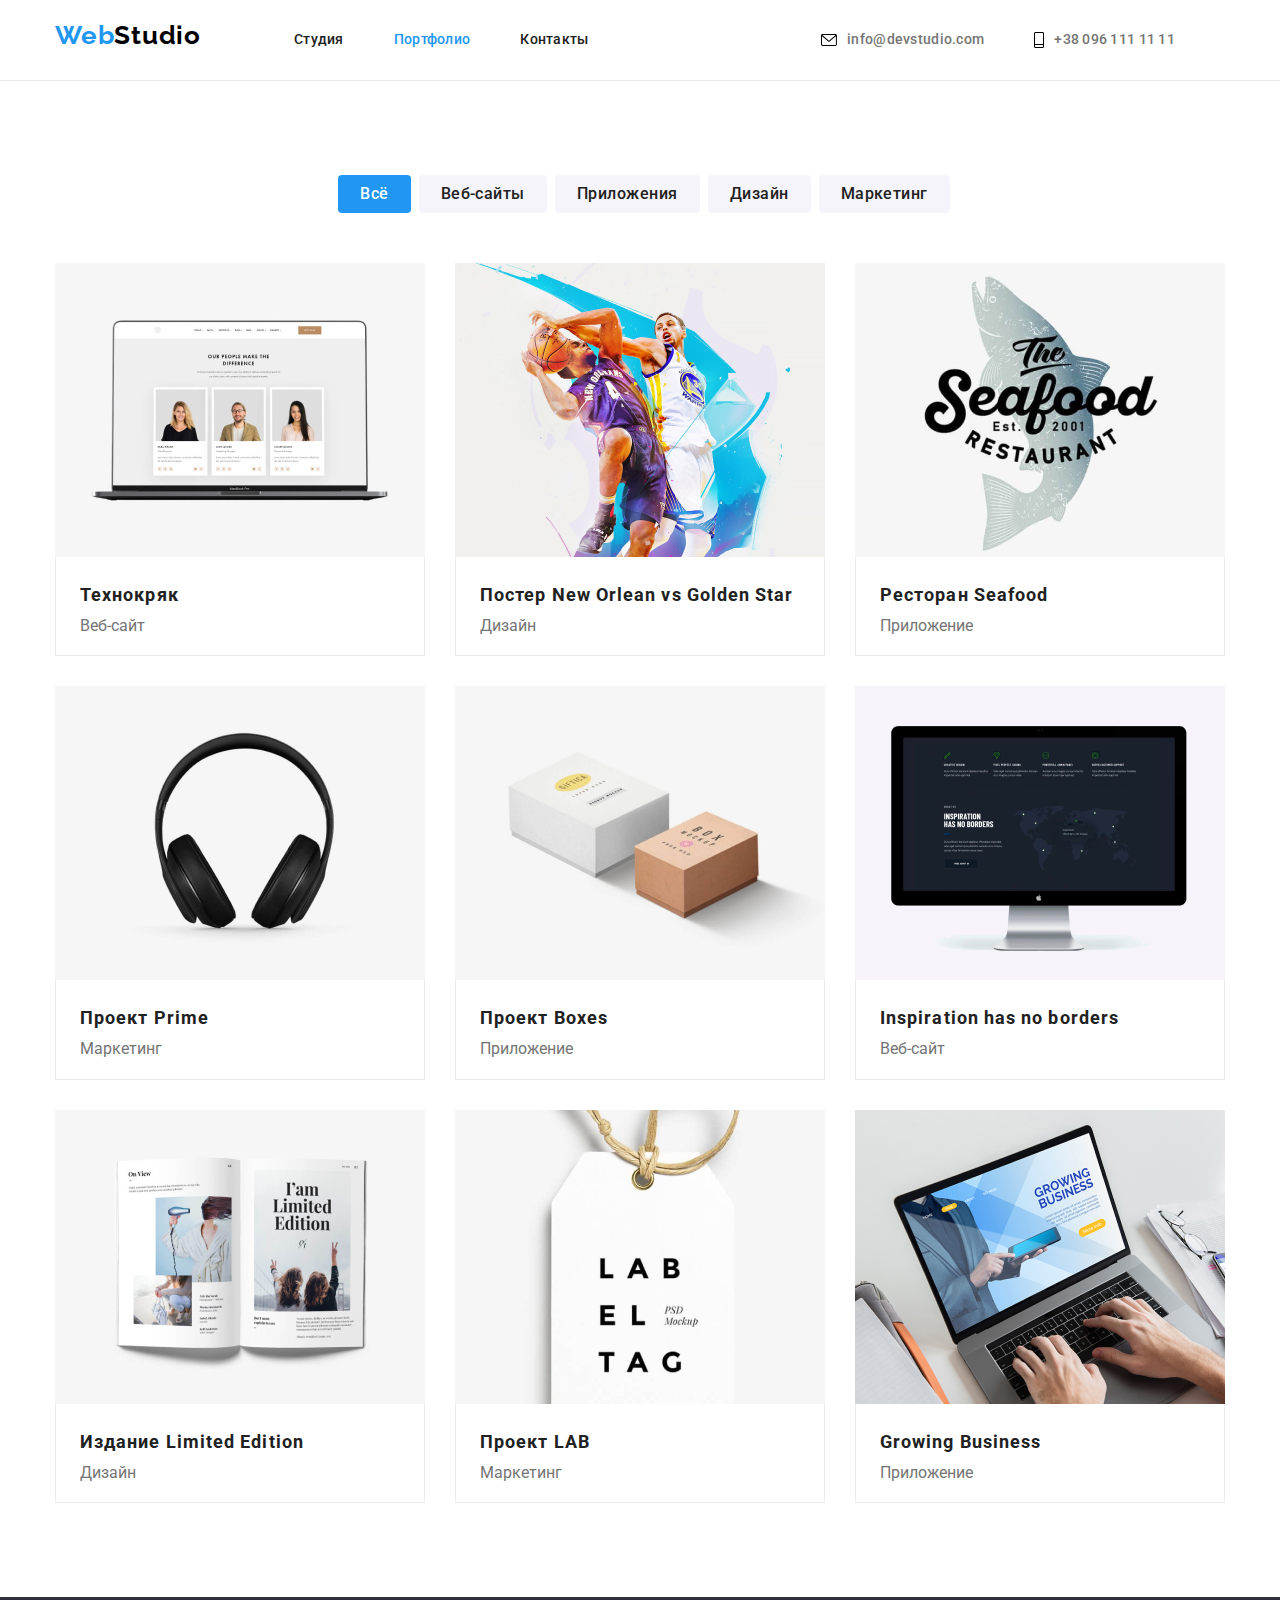
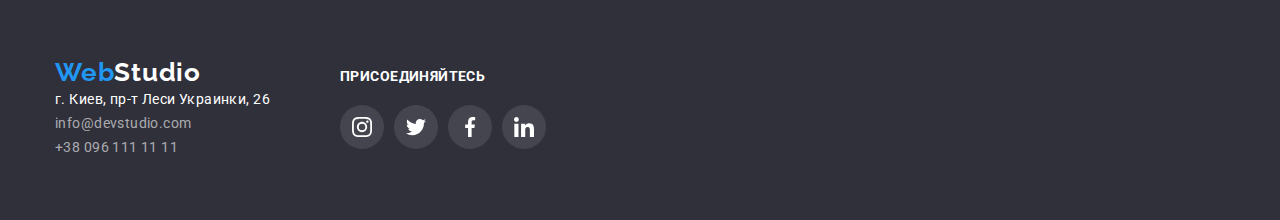
==== commit 67c4b7e8: "йфыв" ====
--- a/portfolio.html
+++ b/portfolio.html
@@ -36,13 +36,13 @@
             </nav>
         
             <ul class="header-options list header-group">
-                <li class="header-options-text"><a class="header-options-tel link" href="mailto:info@devstudio.com"><svg class="header-icon" width="10"
-                            height="16">
-                            <use href="./images/icons.svg#icon-envelope"></use>
-                        </svg> info@devstudio.com</a></li>
+                <li class="header-options-text"><a class="header-options-tel link" href="mailto:info@devstudio.com"><svg
+                            class="header-icon" width="16" height="12">
+                            <use href="./images/icons2.svg#icon1-envelope"></use>
+                        </svg>info@devstudio.com</a></li>
                 <li class="header-options-text"><a class="header-options-tel link" href="tel:+380961111111">
                         <svg class="header-icon" width="10" height="16">
-                            <use href="./images/icons.svg#icon-smartphone"></use>
+                            <use href="./images/icons2.svg#icon1-Vector"></use>
                         </svg>+38 096 111 11 11</a></li>
             </ul>
         </div>
--- a/css/styles.css
+++ b/css/styles.css
@@ -84,6 +84,7 @@
 .wedo-list{
     display:flex;
     margin-right: 50px;
+    margin-left: 30px;
 }
 
 .wedo-head{
@@ -113,14 +114,15 @@
 }
 
 .wedo-img{
-    margin: -15px;
+    margin-left: -15px;
     width: 355px;
+   margin-right: 30px;
 }
 
 
 .wedo-pics{
     padding-bottom: 94px;
-    
+  
 }
 .wedo-icon{
     display: flex;
@@ -139,7 +141,11 @@
 
 }
 
-.wedo-pic:not(:last-child){
+.wedowedo{
+    margin: 30px;
+}
+
+.wedo-group:not(:last-child){
 margin-right: 30px;
 }
 
@@ -332,7 +338,7 @@
 .social-media-item{
     width: 44px;
     height: 44px;
-    margin-bottom: 10px;
+
 }
 
 .social-media-item:hover .social-media-link,
@@ -503,20 +509,26 @@
 .section{
      padding: 94px 0;
 }
+
+
+
+
+
+.clients-link:hover, .clients-icon,
+.clients-link:focus, .clients-icon{
+    border-color: #2196F3;
+    fill: #2196F3;
+}
+
 .clients-link{
     width: 100%;
     height: 100%;
     display: flex;
     justify-content: center;
     align-items: center;
-}
-
-.clients-icon:hover,
-.clients-icon:focus{
-    fill: #2196F3;
-    border-color: #2196F3;
-}
-
+    border: 1px solid #AFB1B8;
+    border-radius: 4px;
+}
 .clients-list{
 display: flex;
 
@@ -526,13 +538,14 @@
     
     height: 92px;
     width: calc(100% / 6 - 30px);
+    margin-right: 30px;
 }
 
 .clients-icon{
 display:flex;
 width: 106px;
 height: 60px;
-border: 1px solid #AFB1B8;
+
 
 fill: #E5E5E5;}
 
@@ -619,7 +632,7 @@
 margin-bottom: 10px;}
 
 .social-media-item:not(:last-child) { 
-    margin-bottom: 10px;
+    margin-right: 10px;
 }
 .social-media-link{
 display: flex;
